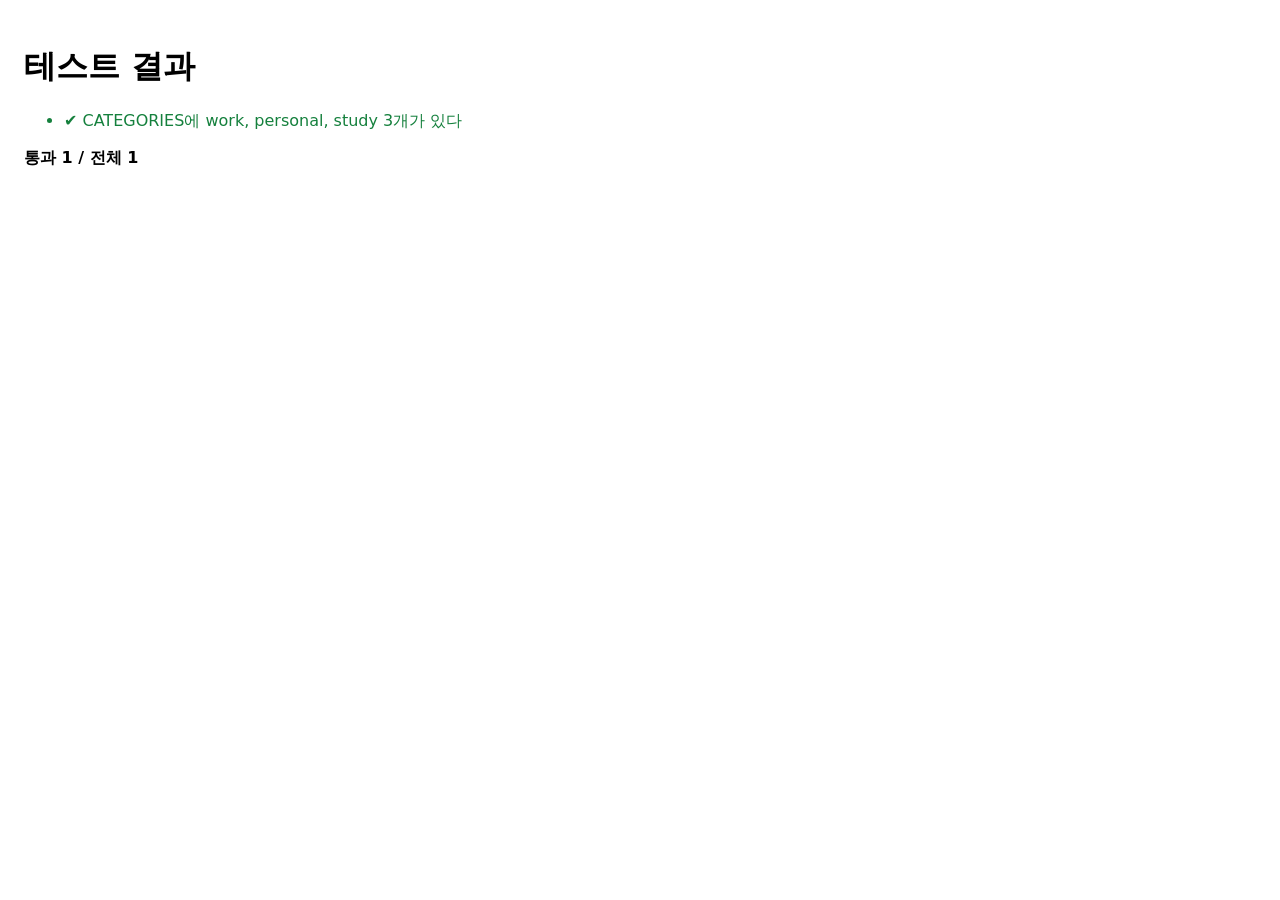
==== tests.html @ 8da2b66c "chore: 프로젝트 뼈대와 테스트 페이지 추가 Co-Authored-By: Claude Opus 5.5 <noreply@anthropic.com>" ====
<!DOCTYPE html>
<html lang="ko">
<head>
  <meta charset="utf-8">
  <meta name="viewport" content="width=device-width, initial-scale=1">
  <title>할 일 관리 — 테스트</title>
  <style>
    body { font-family: system-ui, "Malgun Gothic", sans-serif; padding: 16px; }
    .pass { color: #15803d; }
    .fail { color: #b91c1c; }
    #summary { font-weight: 600; margin-top: 16px; }
  </style>
</head>
<body>
  <h1>테스트 결과</h1>
  <ul id="results"></ul>
  <p id="summary"></p>

  <script src="app.js"></script>
  <script>
    const results = [];

    function test(name, fn) {
      try {
        fn();
        results.push({ name, ok: true });
      } catch (e) {
        results.push({ name, ok: false, message: e.message });
      }
    }

    function assertEqual(actual, expected) {
      const a = JSON.stringify(actual);
      const b = JSON.stringify(expected);
      if (a !== b) throw new Error(b + ' vs ' + a);
    }

    // ===== 상수 =====

    test('CATEGORIES에 work, personal, study 3개가 있다', () => {
      assertEqual(Object.keys(CATEGORIES), ['work', 'personal', 'study']);
    });

    // ===== 결과 출력 =====

    const list = document.getElementById('results');
    results.forEach((r) => {
      const li = document.createElement('li');
      li.className = r.ok ? 'pass' : 'fail';
      li.textContent = r.ok ? '✔ ' + r.name : '✘ ' + r.name + ' — 기대값 vs 실제값: ' + r.message;
      list.appendChild(li);
    });
    const passed = results.filter((r) => r.ok).length;
    document.getElementById('summary').textContent = '통과 ' + passed + ' / 전체 ' + results.length;
  </script>
</body>
</html>
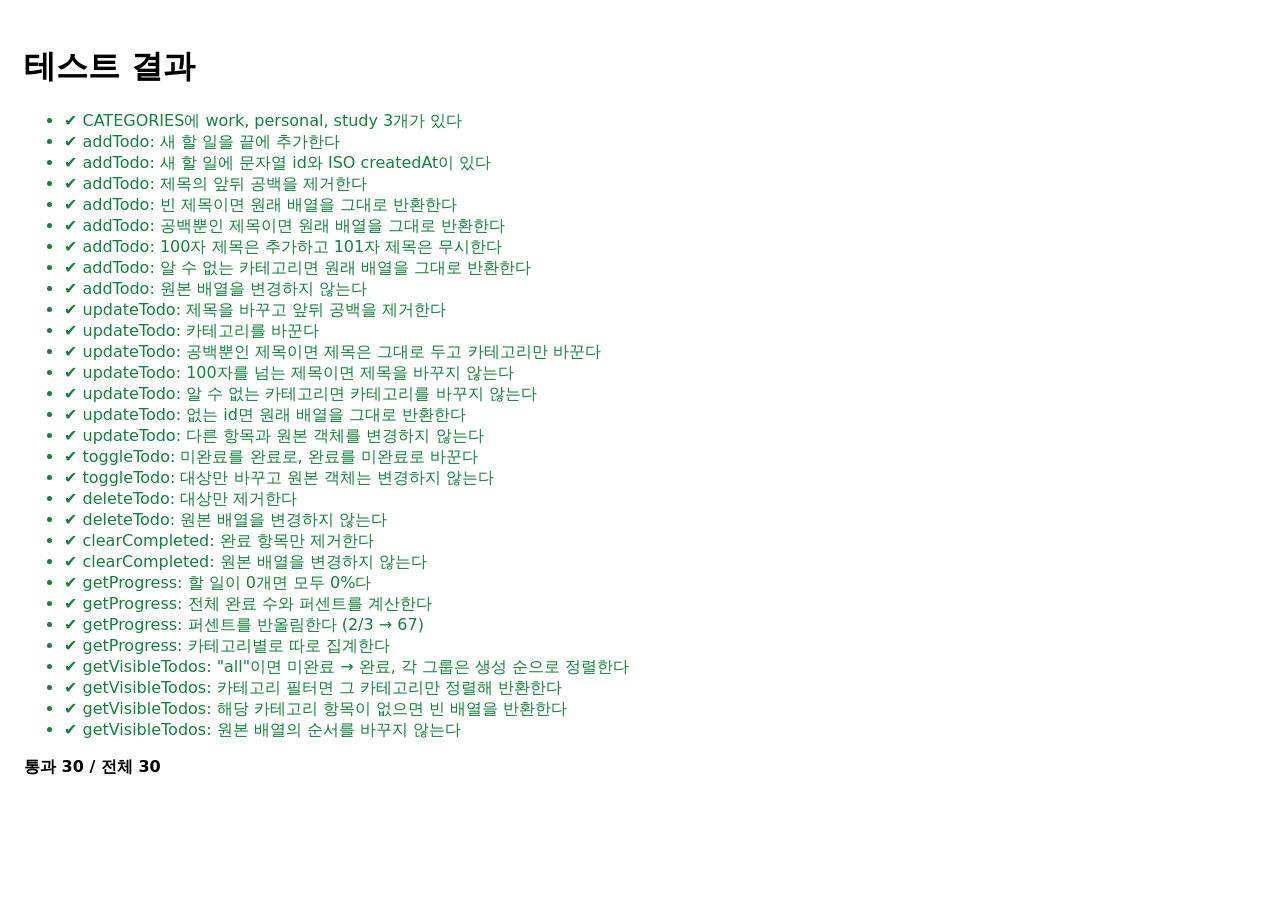
==== commit cda18cb9: "feat: 할 일 상태 변경·진행률 계산 함수 추가 Co-Authored-By: Claude Opus 5.5 <noreply@anthropic.com>" ====
--- a/tests.html
+++ b/tests.html
@@ -41,6 +41,223 @@
       assertEqual(Object.keys(CATEGORIES), ['work', 'personal', 'study']);
     });
 
+    // ===== 테스트 도우미 =====
+
+    function makeTodo(overrides) {
+      return Object.assign({
+        id: '1',
+        title: '할 일',
+        category: 'work',
+        completed: false,
+        createdAt: '2026-10-02T09:00:00.000Z',
+      }, overrides);
+    }
+
+    // ===== addTodo =====
+
+    test('addTodo: 새 할 일을 끝에 추가한다', () => {
+      const result = addTodo([makeTodo({ id: 'a' })], '보고서 작성', 'study');
+      assertEqual(result.length, 2);
+      assertEqual(result[1].title, '보고서 작성');
+      assertEqual(result[1].category, 'study');
+      assertEqual(result[1].completed, false);
+    });
+
+    test('addTodo: 새 할 일에 문자열 id와 ISO createdAt이 있다', () => {
+      const todo = addTodo([], '보고서', 'work')[0];
+      assertEqual(typeof todo.id, 'string');
+      assertEqual(/^\d+-[a-z0-9]{4}$/.test(todo.id), true);
+      assertEqual(new Date(todo.createdAt).toISOString(), todo.createdAt);
+    });
+
+    test('addTodo: 제목의 앞뒤 공백을 제거한다', () => {
+      assertEqual(addTodo([], '  보고서  ', 'work')[0].title, '보고서');
+    });
+
+    test('addTodo: 빈 제목이면 원래 배열을 그대로 반환한다', () => {
+      const todos = [makeTodo()];
+      assertEqual(addTodo(todos, '', 'work') === todos, true);
+    });
+
+    test('addTodo: 공백뿐인 제목이면 원래 배열을 그대로 반환한다', () => {
+      const todos = [makeTodo()];
+      assertEqual(addTodo(todos, '   ', 'work') === todos, true);
+    });
+
+    test('addTodo: 100자 제목은 추가하고 101자 제목은 무시한다', () => {
+      assertEqual(addTodo([], 'a'.repeat(100), 'work').length, 1);
+      assertEqual(addTodo([], 'a'.repeat(101), 'work').length, 0);
+    });
+
+    test('addTodo: 알 수 없는 카테고리면 원래 배열을 그대로 반환한다', () => {
+      const todos = [];
+      assertEqual(addTodo(todos, '보고서', 'hobby') === todos, true);
+    });
+
+    test('addTodo: 원본 배열을 변경하지 않는다', () => {
+      const todos = [makeTodo()];
+      addTodo(todos, '보고서', 'work');
+      assertEqual(todos.length, 1);
+    });
+
+    // ===== updateTodo =====
+
+    test('updateTodo: 제목을 바꾸고 앞뒤 공백을 제거한다', () => {
+      const result = updateTodo([makeTodo({ id: 'a' })], 'a', { title: '  새 제목 ' });
+      assertEqual(result[0].title, '새 제목');
+    });
+
+    test('updateTodo: 카테고리를 바꾼다', () => {
+      const result = updateTodo([makeTodo({ id: 'a' })], 'a', { category: 'personal' });
+      assertEqual(result[0].category, 'personal');
+    });
+
+    test('updateTodo: 공백뿐인 제목이면 제목은 그대로 두고 카테고리만 바꾼다', () => {
+      const result = updateTodo([makeTodo({ id: 'a', title: '원래' })], 'a', { title: '  ', category: 'study' });
+      assertEqual(result[0].title, '원래');
+      assertEqual(result[0].category, 'study');
+    });
+
+    test('updateTodo: 100자를 넘는 제목이면 제목을 바꾸지 않는다', () => {
+      const result = updateTodo([makeTodo({ id: 'a', title: '원래' })], 'a', { title: 'a'.repeat(101) });
+      assertEqual(result[0].title, '원래');
+    });
+
+    test('updateTodo: 알 수 없는 카테고리면 카테고리를 바꾸지 않는다', () => {
+      const result = updateTodo([makeTodo({ id: 'a' })], 'a', { category: 'hobby' });
+      assertEqual(result[0].category, 'work');
+    });
+
+    test('updateTodo: 없는 id면 원래 배열을 그대로 반환한다', () => {
+      const todos = [makeTodo({ id: 'a' })];
+      assertEqual(updateTodo(todos, 'zzz', { title: '새 제목' }) === todos, true);
+    });
+
+    test('updateTodo: 다른 항목과 원본 객체를 변경하지 않는다', () => {
+      const a = makeTodo({ id: 'a', title: 'A' });
+      const b = makeTodo({ id: 'b', title: 'B' });
+      const result = updateTodo([a, b], 'a', { title: '새 A' });
+      assertEqual(a.title, 'A');
+      assertEqual(result[1] === b, true);
+    });
+
+    // ===== toggleTodo =====
+
+    test('toggleTodo: 미완료를 완료로, 완료를 미완료로 바꾼다', () => {
+      const once = toggleTodo([makeTodo({ id: 'a' })], 'a');
+      assertEqual(once[0].completed, true);
+      assertEqual(toggleTodo(once, 'a')[0].completed, false);
+    });
+
+    test('toggleTodo: 대상만 바꾸고 원본 객체는 변경하지 않는다', () => {
+      const a = makeTodo({ id: 'a' });
+      const b = makeTodo({ id: 'b' });
+      const result = toggleTodo([a, b], 'a');
+      assertEqual(a.completed, false);
+      assertEqual(result[1] === b, true);
+    });
+
+    // ===== deleteTodo =====
+
+    test('deleteTodo: 대상만 제거한다', () => {
+      const result = deleteTodo([makeTodo({ id: 'a' }), makeTodo({ id: 'b' })], 'a');
+      assertEqual(result.map((t) => t.id), ['b']);
+    });
+
+    test('deleteTodo: 원본 배열을 변경하지 않는다', () => {
+      const todos = [makeTodo({ id: 'a' })];
+      deleteTodo(todos, 'a');
+      assertEqual(todos.length, 1);
+    });
+
+    // ===== clearCompleted =====
+
+    test('clearCompleted: 완료 항목만 제거한다', () => {
+      const result = clearCompleted([
+        makeTodo({ id: 'a', completed: true }),
+        makeTodo({ id: 'b', completed: false }),
+        makeTodo({ id: 'c', completed: true }),
+      ]);
+      assertEqual(result.map((t) => t.id), ['b']);
+    });
+
+    test('clearCompleted: 원본 배열을 변경하지 않는다', () => {
+      const todos = [makeTodo({ id: 'a', completed: true })];
+      clearCompleted(todos);
+      assertEqual(todos.length, 1);
+    });
+
+    // ===== getProgress =====
+
+    test('getProgress: 할 일이 0개면 모두 0%다', () => {
+      assertEqual(getProgress([]), {
+        overall: { done: 0, total: 0, percent: 0 },
+        byCategory: {
+          work: { done: 0, total: 0, percent: 0 },
+          personal: { done: 0, total: 0, percent: 0 },
+          study: { done: 0, total: 0, percent: 0 },
+        },
+      });
+    });
+
+    test('getProgress: 전체 완료 수와 퍼센트를 계산한다', () => {
+      const result = getProgress([
+        makeTodo({ id: 'a', completed: true }),
+        makeTodo({ id: 'b', completed: false }),
+        makeTodo({ id: 'c', completed: true }),
+        makeTodo({ id: 'd', completed: false }),
+      ]);
+      assertEqual(result.overall, { done: 2, total: 4, percent: 50 });
+    });
+
+    test('getProgress: 퍼센트를 반올림한다 (2/3 → 67)', () => {
+      const result = getProgress([
+        makeTodo({ id: 'a', completed: true }),
+        makeTodo({ id: 'b', completed: true }),
+        makeTodo({ id: 'c', completed: false }),
+      ]);
+      assertEqual(result.overall.percent, 67);
+    });
+
+    test('getProgress: 카테고리별로 따로 집계한다', () => {
+      const result = getProgress([
+        makeTodo({ id: 'a', category: 'work', completed: true }),
+        makeTodo({ id: 'b', category: 'work', completed: false }),
+        makeTodo({ id: 'c', category: 'study', completed: true }),
+      ]);
+      assertEqual(result.byCategory.work, { done: 1, total: 2, percent: 50 });
+      assertEqual(result.byCategory.personal, { done: 0, total: 0, percent: 0 });
+      assertEqual(result.byCategory.study, { done: 1, total: 1, percent: 100 });
+    });
+
+    // ===== getVisibleTodos =====
+
+    const sample = [
+      makeTodo({ id: 'w-late', category: 'work', createdAt: '2026-10-02T11:00:00.000Z' }),
+      makeTodo({ id: 'p-done', category: 'personal', completed: true, createdAt: '2026-10-02T08:00:00.000Z' }),
+      makeTodo({ id: 'w-early', category: 'work', createdAt: '2026-10-02T09:00:00.000Z' }),
+      makeTodo({ id: 's-open', category: 'study', createdAt: '2026-10-02T10:00:00.000Z' }),
+      makeTodo({ id: 'w-done', category: 'work', completed: true, createdAt: '2026-10-02T07:00:00.000Z' }),
+    ];
+
+    test('getVisibleTodos: "all"이면 미완료 → 완료, 각 그룹은 생성 순으로 정렬한다', () => {
+      assertEqual(getVisibleTodos(sample, 'all').map((t) => t.id), ['w-early', 's-open', 'w-late', 'w-done', 'p-done']);
+    });
+
+    test('getVisibleTodos: 카테고리 필터면 그 카테고리만 정렬해 반환한다', () => {
+      assertEqual(getVisibleTodos(sample, 'work').map((t) => t.id), ['w-early', 'w-late', 'w-done']);
+    });
+
+    test('getVisibleTodos: 해당 카테고리 항목이 없으면 빈 배열을 반환한다', () => {
+      assertEqual(getVisibleTodos([makeTodo({ category: 'work' })], 'study'), []);
+    });
+
+    test('getVisibleTodos: 원본 배열의 순서를 바꾸지 않는다', () => {
+      const before = sample.map((t) => t.id);
+      getVisibleTodos(sample, 'all');
+      assertEqual(sample.map((t) => t.id), before);
+    });
+
     // ===== 결과 출력 =====
 
     const list = document.getElementById('results');
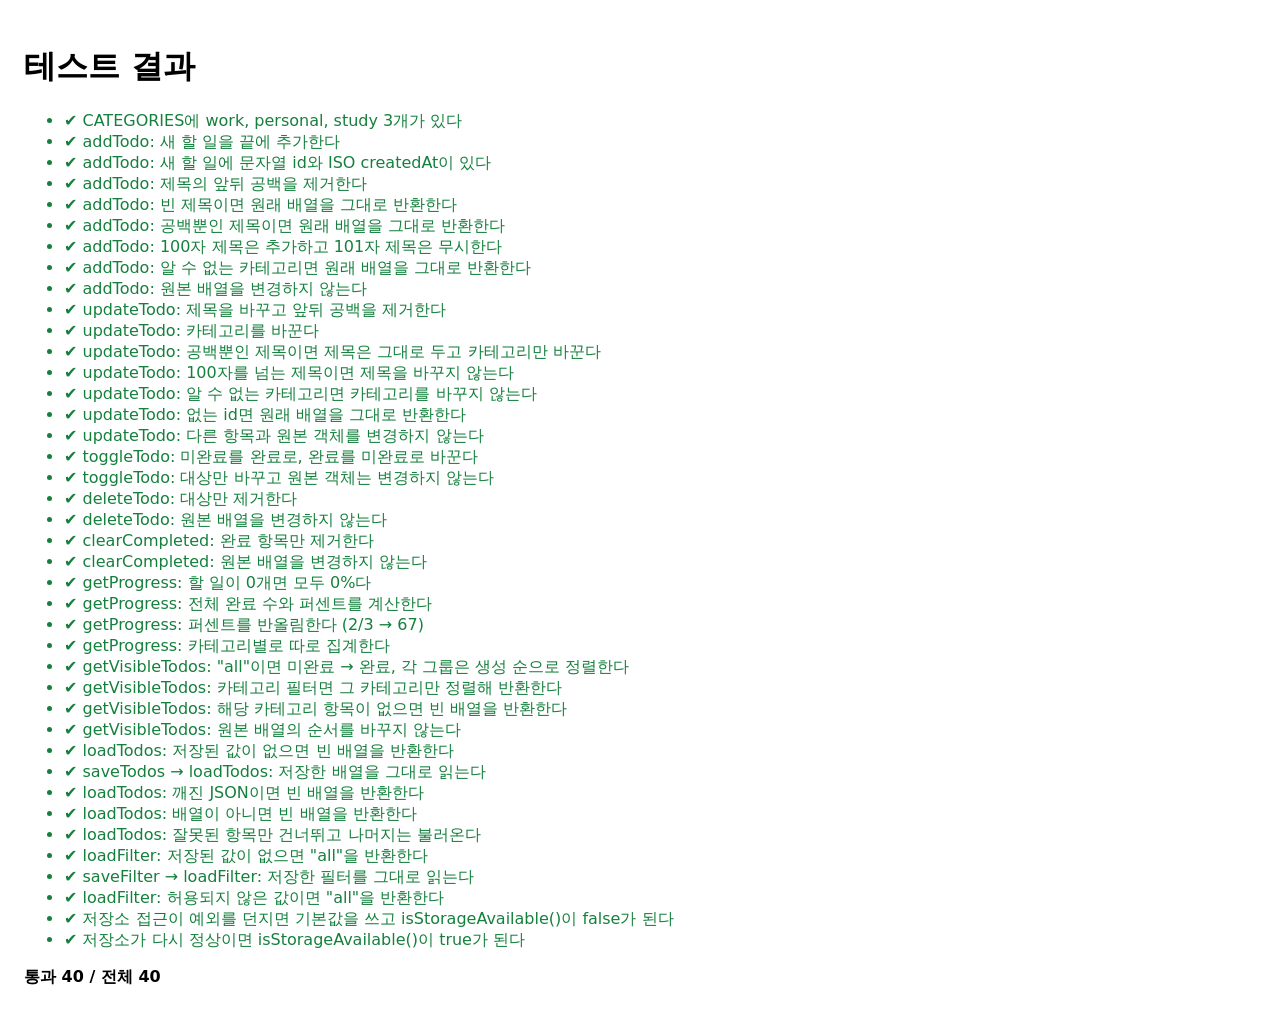
==== commit 2498e6ca: "feat: localStorage 저장소와 데이터 검증 추가 Co-Authored-By: Claude Opus 5.5 <noreply@anthropic.com>" ====
--- a/tests.html
+++ b/tests.html
@@ -258,6 +258,105 @@
       assertEqual(sample.map((t) => t.id), before);
     });
 
+    // ===== 저장소 =====
+
+    function storageTest(name, fn) {
+      test(name, () => {
+        localStorage.removeItem(STORAGE_KEY);
+        localStorage.removeItem(FILTER_KEY);
+        try {
+          fn();
+        } finally {
+          localStorage.removeItem(STORAGE_KEY);
+          localStorage.removeItem(FILTER_KEY);
+        }
+      });
+    }
+
+    function withConsoleWarnMuted(fn) {
+      const original = console.warn;
+      console.warn = () => {};
+      try {
+        fn();
+      } finally {
+        console.warn = original;
+      }
+    }
+
+    storageTest('loadTodos: 저장된 값이 없으면 빈 배열을 반환한다', () => {
+      assertEqual(loadTodos(), []);
+    });
+
+    storageTest('saveTodos → loadTodos: 저장한 배열을 그대로 읽는다', () => {
+      const todos = [makeTodo({ id: 'a' }), makeTodo({ id: 'b', completed: true, category: 'study' })];
+      saveTodos(todos);
+      assertEqual(loadTodos(), todos);
+    });
+
+    storageTest('loadTodos: 깨진 JSON이면 빈 배열을 반환한다', () => {
+      localStorage.setItem(STORAGE_KEY, '{not json');
+      withConsoleWarnMuted(() => assertEqual(loadTodos(), []));
+    });
+
+    storageTest('loadTodos: 배열이 아니면 빈 배열을 반환한다', () => {
+      localStorage.setItem(STORAGE_KEY, '{"id":"a"}');
+      assertEqual(loadTodos(), []);
+    });
+
+    storageTest('loadTodos: 잘못된 항목만 건너뛰고 나머지는 불러온다', () => {
+      const good = makeTodo({ id: 'good' });
+      localStorage.setItem(STORAGE_KEY, JSON.stringify([
+        good,
+        makeTodo({ id: 'bad-category', category: 'hobby' }),
+        makeTodo({ id: 'empty-title', title: '   ' }),
+        makeTodo({ id: 'long-title', title: 'a'.repeat(101) }),
+        makeTodo({ id: 'bad-completed', completed: 'yes' }),
+        makeTodo({ id: 123 }),
+        makeTodo({ id: 'no-date', createdAt: undefined }),
+        null,
+        '문자열',
+      ]));
+      assertEqual(loadTodos(), [good]);
+    });
+
+    storageTest('loadFilter: 저장된 값이 없으면 "all"을 반환한다', () => {
+      assertEqual(loadFilter(), 'all');
+    });
+
+    storageTest('saveFilter → loadFilter: 저장한 필터를 그대로 읽는다', () => {
+      saveFilter('study');
+      assertEqual(loadFilter(), 'study');
+    });
+
+    storageTest('loadFilter: 허용되지 않은 값이면 "all"을 반환한다', () => {
+      localStorage.setItem(FILTER_KEY, 'hobby');
+      assertEqual(loadFilter(), 'all');
+    });
+
+    storageTest('저장소 접근이 예외를 던지면 기본값을 쓰고 isStorageAvailable()이 false가 된다', () => {
+      const originalGet = Storage.prototype.getItem;
+      const originalSet = Storage.prototype.setItem;
+      Storage.prototype.getItem = () => { throw new Error('blocked'); };
+      Storage.prototype.setItem = () => { throw new Error('blocked'); };
+      try {
+        withConsoleWarnMuted(() => {
+          saveTodos([makeTodo()]);
+          saveFilter('work');
+          assertEqual(loadTodos(), []);
+          assertEqual(loadFilter(), 'all');
+        });
+        assertEqual(isStorageAvailable(), false);
+      } finally {
+        Storage.prototype.getItem = originalGet;
+        Storage.prototype.setItem = originalSet;
+      }
+    });
+
+    storageTest('저장소가 다시 정상이면 isStorageAvailable()이 true가 된다', () => {
+      saveTodos([]);
+      assertEqual(isStorageAvailable(), true);
+    });
+
     // ===== 결과 출력 =====
 
     const list = document.getElementById('results');
